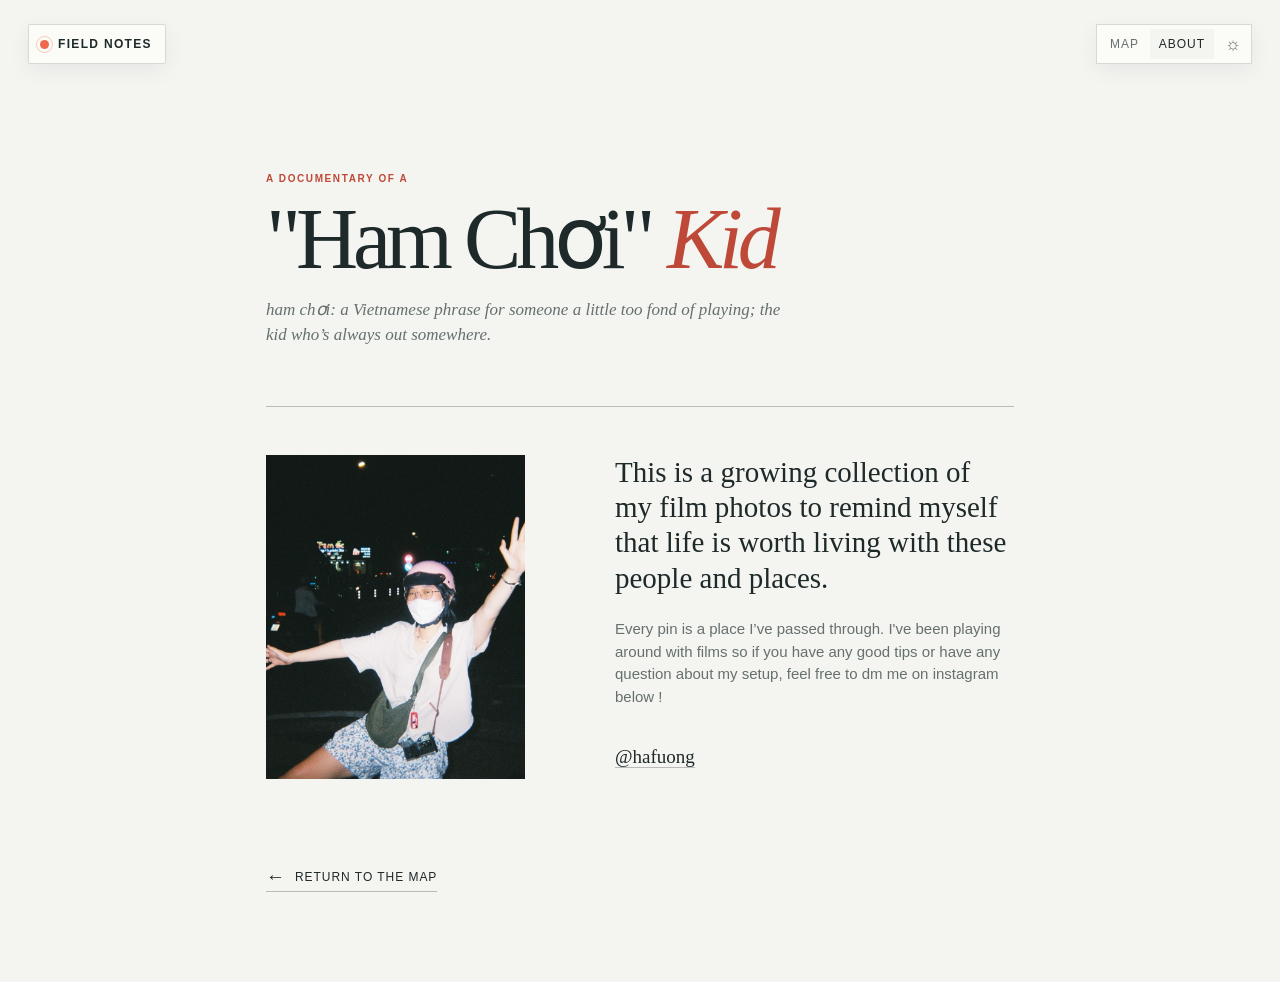
==== about.html @ 414746ec "changed format a little bit" ====
<!doctype html>
<html lang="en">
  <head>
    <meta charset="utf-8" />
    <meta name="viewport" content="width=device-width, initial-scale=1" />
    <meta name="description" content="About the person behind Field Notes." />
    <title>About — Field Notes</title>
    <link rel="stylesheet" href="style.css" />
  </head>
  <body class="about-page">
    <nav class="corner-nav" aria-label="Site navigation">
      <a class="wordmark" href="index.html" aria-label="Field Notes home">
        <span class="wordmark-mark" aria-hidden="true"></span>
        <span>Field Notes</span>
      </a>
      <div class="nav-links">
        <a class="nav-link" href="index.html">Map</a>
        <a class="nav-link is-current" href="about.html">About</a>
        <button class="theme-toggle" type="button" aria-label="Switch colour theme" title="Switch colour theme">
          <span class="theme-icon theme-icon-sun" aria-hidden="true">☼</span>
          <span class="theme-icon theme-icon-moon" aria-hidden="true">◐</span>
        </button>
      </div>
    </nav>

    <main class="about-content">
      <p class="eyebrow">A documentary of a</p>
      <h1>"Ham Chơi" <em>Kid</em></h1>
      <p class="title-note"><em>ham chơi:</em> a Vietnamese phrase for someone a little too fond of playing; the kid who’s always out somewhere.</p>
      <div class="about-rule"></div>
      <div class="about-grid">
        <div class="portrait-frame">
          <img src="photos/portrait.jpg" alt="Portrait of Stefanie" style="width: 100%; height: 100%; object-fit: cover; object-position: 55% 50%;" />
        </div>
        <div class="about-copy">
          <p class="lead">This is a growing collection of my film photos to remind myself that life is worth living with these people and places.</p>
          <p>Every pin is a place I’ve passed through. I've been playing around with films so if you have any good tips or have any question about my setup, feel free to dm me on instagram below !</p>
          <p class="signature">
            <a href="https://www.instagram.com/_.hafuong._/" target="_blank" rel="noopener">@hafuong</a>
          </p>
        </div>
      </div>
      <a class="back-link" href="index.html"><span aria-hidden="true">←</span> Return to the map</a>
    </main>

    <script>
      // This visit-only theme toggle intentionally does not persist anything.
      const themeToggle = document.querySelector(".theme-toggle");
      let themeOverride = null;
      themeToggle.addEventListener("click", () => {
        themeOverride = themeOverride === "dark" ? "light" : "dark";
        document.documentElement.dataset.theme = themeOverride;
        themeToggle.setAttribute("aria-label", `Use ${themeOverride === "dark" ? "light" : "dark"} colour theme`);
      });
    </script>
  </body>
</html>
---- style.css ----
/*
 * Field Notes shared styling.
 * The map and about page intentionally share the same small visual language.
 */
:root {
  color-scheme: light;
  --paper: #f4f4f1;
  --paper-soft: #fbfbf8;
  --ink: #1e2929;
  --muted: #65706f;
  --hairline: rgba(30, 41, 41, 0.16);
  --hairline-strong: rgba(30, 41, 41, 0.28);
  --accent: #ef694f;
  --accent-deep: #bf4938;
  --panel: rgba(251, 251, 248, 0.97);
  --shadow: 0 18px 60px rgba(24, 36, 36, 0.16);
  --serif: Georgia, "Times New Roman", serif;
  --sans: Inter, ui-sans-serif, -apple-system, BlinkMacSystemFont, "Segoe UI", sans-serif;
}

:root[data-theme="dark"] {
  color-scheme: dark;
  --paper: #1c2424;
  --paper-soft: #222c2b;
  --ink: #e9ece7;
  --muted: #a2aeaa;
  --hairline: rgba(233, 236, 231, 0.15);
  --hairline-strong: rgba(233, 236, 231, 0.3);
  --panel: rgba(28, 36, 36, 0.97);
  --shadow: 0 18px 60px rgba(0, 0, 0, 0.32);
}

* {
  box-sizing: border-box;
}

html,
body {
  margin: 0;
  min-height: 100%;
  background: var(--paper);
  color: var(--ink);
  font-family: var(--sans);
  font-size: 15px;
  line-height: 1.5;
}

button,
a {
  color: inherit;
  font: inherit;
}

a {
  text-decoration: none;
}

button {
  border: 0;
  cursor: pointer;
}

.map-page {
  overflow: hidden;
}

#map {
  height: 100vh;
  width: 100%;
  background: var(--paper);
}

.corner-nav {
  align-items: center;
  display: flex;
  gap: 22px;
  justify-content: space-between;
  left: 28px;
  pointer-events: none;
  position: fixed;
  right: 28px;
  top: 24px;
  z-index: 700;
}

.wordmark,
.nav-links,
.nav-link,
.theme-toggle {
  pointer-events: auto;
}

.wordmark {
  align-items: center;
  background: var(--panel);
  border: 1px solid var(--hairline);
  border-radius: 2px;
  box-shadow: 0 6px 22px rgba(20, 32, 32, 0.06);
  display: inline-flex;
  font-size: 12px;
  font-weight: 700;
  gap: 9px;
  letter-spacing: 0.11em;
  padding: 10px 13px 10px 11px;
  text-transform: uppercase;
}

.wordmark-mark {
  background: var(--accent);
  border-radius: 50%;
  display: block;
  height: 9px;
  position: relative;
  width: 9px;
}

.wordmark-mark::after {
  border: 1px solid var(--accent);
  border-radius: 50%;
  content: "";
  inset: -4px;
  opacity: 0.35;
  position: absolute;
}

.nav-links {
  align-items: center;
  background: var(--panel);
  border: 1px solid var(--hairline);
  box-shadow: 0 6px 22px rgba(20, 32, 32, 0.06);
  display: flex;
  gap: 2px;
  padding: 4px;
}

.nav-link {
  color: var(--muted);
  font-size: 12px;
  letter-spacing: 0.08em;
  padding: 6px 9px;
  text-transform: uppercase;
  transition: color 180ms ease, background 180ms ease;
}

.nav-link:hover,
.nav-link.is-current {
  background: var(--paper);
  color: var(--ink);
}

.theme-toggle {
  align-items: center;
  background: transparent;
  color: var(--muted);
  display: flex;
  font-size: 18px;
  height: 28px;
  justify-content: center;
  margin-left: 3px;
  overflow: hidden;
  position: relative;
  width: 28px;
}

.theme-icon {
  line-height: 1;
  position: absolute;
  transition: opacity 180ms ease, transform 180ms ease;
}

.theme-icon-sun {
  opacity: 1;
  transform: translateY(0);
}

.theme-icon-moon {
  opacity: 0;
  transform: translateY(10px);
}

:root[data-theme="dark"] .theme-icon-sun {
  opacity: 0;
  transform: translateY(-10px);
}

:root[data-theme="dark"] .theme-icon-moon {
  opacity: 1;
  transform: translateY(0);
}

:root[data-theme="light"] .theme-icon-sun {
  opacity: 1;
  transform: translateY(0);
}

.leaflet-container {
  background-color: #e6e6e6;
  font-family: var(--sans);
}

:root[data-theme="dark"] .leaflet-container {
  background-color: #242b2b;
}

.leaflet-control-attribution {
  background: color-mix(in srgb, var(--panel) 82%, transparent) !important;
  color: var(--muted);
  font-size: 10px;
}

.leaflet-control-attribution a {
  color: var(--muted);
}

.travel-marker {
  background: var(--accent);
  border: 3px solid #fff;
  border-radius: 50%;
  box-shadow: 0 2px 8px rgba(21, 37, 37, 0.24);
  pointer-events: none;
  transition: transform 180ms ease, fill 180ms ease;
}

.travel-marker-target {
  pointer-events: all;
}

.travel-marker.is-hovered,
.travel-marker.is-active {
  fill: var(--accent-deep);
  transform-box: fill-box;
  transform-origin: center;
  transform: scale(1.28);
}

.travel-marker.is-active {
  box-shadow: 0 0 0 5px rgba(239, 105, 79, 0.24), 0 3px 10px rgba(21, 37, 37, 0.3);
}

/* Emoji markers (place.icon in data.js). The outer div is positioned by
   Leaflet, so hover scaling happens on the inner span only. */
.travel-marker-icon {
  align-items: center;
  display: flex;
  font-size: 27px;
  justify-content: center;
  line-height: 1;
  pointer-events: none;
  text-shadow: 0 2px 8px rgba(21, 37, 37, 0.24);
}

.travel-marker-icon span {
  display: block;
  transition: transform 180ms ease;
}

.travel-marker-icon.is-hovered span {
  transform: scale(1.28);
}

.leaflet-tooltip {
  background: var(--ink);
  border: 0;
  border-radius: 1px;
  box-shadow: none;
  color: var(--paper);
  font-size: 12px;
  padding: 6px 8px;
  pointer-events: none;
}

.leaflet-tooltip::before {
  border-right-color: var(--ink);
}

.place-panel {
  background: var(--panel);
  bottom: 0;
  box-shadow: var(--shadow);
  max-width: 100%;
  opacity: 0;
  overflow: hidden;
  pointer-events: none;
  position: fixed;
  right: 0;
  top: 0;
  transform: translateX(100%);
  transition: opacity 220ms ease, transform 320ms cubic-bezier(0.22, 1, 0.36, 1);
  width: min(420px, 100vw);
  z-index: 800;
}

.place-panel.is-open {
  opacity: 1;
  pointer-events: auto;
  transform: translateX(0);
}

.panel-inner {
  height: 100%;
  overflow-y: auto;
  padding: 112px 30px 38px;
}

.panel-header {
  align-items: flex-start;
  border-bottom: 1px solid var(--hairline);
  display: flex;
  gap: 16px;
  justify-content: space-between;
  padding-bottom: 22px;
}

.eyebrow {
  color: var(--accent-deep);
  font-size: 10px;
  font-weight: 700;
  letter-spacing: 0.16em;
  margin: 0 0 12px;
  text-transform: uppercase;
}

.panel-header h1 {
  font-family: var(--serif);
  font-size: clamp(28px, 5vw, 38px);
  font-weight: 400;
  letter-spacing: -0.04em;
  line-height: 1.05;
  margin: 0;
}

.place-summary {
  color: var(--muted);
  font-size: 12px;
  margin: 13px 0 0;
}

.icon-button {
  align-items: center;
  background: transparent;
  color: var(--muted);
  display: inline-flex;
  font-size: 27px;
  font-weight: 300;
  height: 34px;
  justify-content: center;
  line-height: 1;
  transition: color 180ms ease, transform 180ms ease;
  width: 34px;
}

.icon-button:hover {
  color: var(--ink);
  transform: rotate(90deg);
}

.photo-strip {
  display: flex;
  gap: 14px;
  margin-top: 26px;
  overflow-x: auto;
  overscroll-behavior-x: contain;
  scroll-snap-type: x mandatory;
  scrollbar-width: none;
}

.photo-strip::-webkit-scrollbar {
  display: none;
}

.photo-strip .photo-entry {
  flex: 0 0 100%;
  scroll-snap-align: start;
}

.photo-strip .empty-state {
  flex: 0 0 100%;
}

.strip-footer {
  align-items: center;
  border-top: 1px solid var(--hairline);
  display: flex;
  justify-content: space-between;
  margin-top: 18px;
  padding-top: 10px;
}

.strip-counter {
  color: var(--muted);
  font-family: var(--serif);
  font-size: 15px;
  font-style: italic;
  margin: 0;
}

.strip-arrow {
  background: transparent;
  color: var(--muted);
  font-size: 18px;
  padding: 4px 10px;
  transition: color 180ms ease;
}

.strip-arrow:hover:not(:disabled) {
  color: var(--accent-deep);
}

.strip-arrow:disabled {
  cursor: default;
  opacity: 0.35;
}

.view-all {
  background: transparent;
  border: 1px solid var(--hairline-strong);
  color: var(--ink);
  display: block;
  font-size: 10px;
  font-weight: 700;
  letter-spacing: 0.16em;
  margin-top: 16px;
  padding: 11px 14px;
  text-transform: uppercase;
  transition: border-color 180ms ease, color 180ms ease;
  width: 100%;
}

.view-all:hover {
  border-color: var(--accent-deep);
  color: var(--accent-deep);
}

.photo-entry {
  animation: photo-in 420ms both;
  animation-delay: calc(var(--photo-index) * 55ms);
}

@keyframes photo-in {
  from {
    opacity: 0;
    transform: translateY(8px);
  }
  to {
    opacity: 1;
    transform: translateY(0);
  }
}

.photo-image-wrap {
  background: linear-gradient(135deg, rgba(239, 105, 79, 0.16), rgba(91, 136, 132, 0.19));
  min-height: 170px;
  overflow: hidden;
  position: relative;
}

.photo-image-wrap::after {
  color: var(--muted);
  content: "Add this image to photos/";
  font-size: 11px;
  left: 50%;
  letter-spacing: 0.04em;
  position: absolute;
  text-align: center;
  top: 50%;
  transform: translate(-50%, -50%);
  white-space: nowrap;
  z-index: 0;
}

.photo-image-wrap img {
  display: block;
  height: auto;
  image-orientation: from-image;
  max-height: 390px;
  min-height: 170px;
  object-fit: cover;
  position: relative;
  width: 100%;
  z-index: 1;
}

.photo-image-wrap img.is-missing {
  visibility: hidden;
}

.photo-details {
  padding-top: 10px;
}

.photo-date {
  color: var(--accent-deep);
  font-size: 10px;
  font-weight: 700;
  letter-spacing: 0.12em;
  margin: 0 0 4px;
  text-transform: uppercase;
}

.photo-caption {
  color: var(--ink);
  font-family: var(--serif);
  font-size: 18px;
  line-height: 1.25;
  margin: 0;
}

.note-link {
  background: transparent;
  color: var(--accent-deep);
  display: block;
  font-family: var(--serif);
  font-size: 14px;
  font-style: italic;
  margin-top: 8px;
  padding: 0;
  text-align: left;
  transition: color 180ms ease;
}

.note-link:hover {
  color: var(--accent);
}

.note-view {
  background: var(--paper);
  inset: 0;
  opacity: 0;
  overflow-y: auto;
  overscroll-behavior: contain;
  pointer-events: none;
  position: fixed;
  transition: opacity 220ms ease;
  z-index: 950;
}

.note-view.is-open {
  opacity: 1;
  pointer-events: auto;
}

.note-inner {
  margin: 0 auto;
  max-width: 640px;
  padding: 56px clamp(20px, 5vw, 40px) 90px;
}

.note-close {
  position: fixed;
  right: 20px;
  top: 16px;
}

.note-photo {
  margin: 0 0 30px;
}

.note-photo img {
  display: block;
  image-orientation: from-image;
  margin: 0 auto;
  max-height: 72vh;
  max-width: 100%;
}

.note-view h2 {
  font-family: var(--serif);
  font-size: clamp(24px, 3.4vw, 32px);
  font-weight: 400;
  margin: 4px 0 22px;
}

.note-body p {
  color: var(--ink);
  font-family: var(--serif);
  font-size: 17px;
  line-height: 1.75;
  margin: 0 0 1.2em;
}

.empty-state {
  border: 1px dashed var(--hairline-strong);
  color: var(--muted);
  font-size: 13px;
  padding: 24px 18px;
  text-align: center;
}

.panel-handle {
  display: none;
}

.gallery {
  background: var(--paper);
  inset: 0;
  opacity: 0;
  overflow-y: auto;
  overscroll-behavior: contain;
  pointer-events: none;
  position: fixed;
  transition: opacity 220ms ease;
  z-index: 900;
}

.gallery.is-open {
  opacity: 1;
  pointer-events: auto;
}

.gallery-inner {
  margin: 0 auto;
  max-width: 1280px;
  padding: 48px clamp(20px, 5vw, 64px) 72px;
}

.gallery-header {
  align-items: start;
  border-bottom: 1px solid var(--hairline-strong);
  display: flex;
  justify-content: space-between;
  margin-bottom: 34px;
  padding-bottom: 22px;
}

.gallery-header h2 {
  font-family: var(--serif);
  font-size: clamp(26px, 4vw, 38px);
  font-weight: 400;
  margin: 6px 0 0;
}

.gallery-grid {
  display: grid;
  gap: 42px 26px;
  grid-template-columns: repeat(auto-fill, minmax(240px, 1fr));
}

@media (max-width: 767px) {
  .gallery-grid {
    gap: 30px 16px;
    grid-template-columns: repeat(auto-fill, minmax(150px, 1fr));
  }
}

.lightbox {
  align-items: center;
  background: rgba(13, 20, 20, 0.91);
  display: flex;
  inset: 0;
  justify-content: center;
  opacity: 0;
  pointer-events: none;
  position: fixed;
  transition: opacity 220ms ease;
  z-index: 1000;
}

.lightbox.is-open {
  opacity: 1;
  pointer-events: auto;
}

.lightbox-content {
  max-width: min(78vw, 920px);
  position: relative;
}

.lightbox-image-wrap {
  align-items: center;
  background: #273333;
  display: flex;
  justify-content: center;
  min-height: 230px;
  min-width: min(62vw, 650px);
  position: relative;
}

.lightbox-image-wrap img {
  display: block;
  image-orientation: from-image;
  max-height: 72vh;
  max-width: 78vw;
  object-fit: contain;
}

.lightbox-image-wrap img.is-missing {
  display: none;
}

.lightbox-missing {
  color: #d7dfdb;
  font-size: 13px;
  line-height: 1.6;
  padding: 70px 60px;
  text-align: center;
}

.lightbox-missing span {
  color: #9daaa5;
  font-size: 11px;
}

.lightbox-caption {
  color: #eef1ec;
  padding-top: 14px;
}

.lightbox-caption p {
  color: #e9836f;
  font-size: 10px;
  font-weight: 700;
  letter-spacing: 0.13em;
  margin: 0 0 5px;
  text-transform: uppercase;
}

.lightbox-caption h2 {
  font-family: var(--serif);
  font-size: 21px;
  font-weight: 400;
  line-height: 1.2;
  margin: 0;
}

.lightbox-close {
  color: #d8e0dc;
  position: absolute;
  right: 28px;
  top: 22px;
}

.lightbox-close:hover {
  color: #fff;
}

.lightbox-arrow {
  background: transparent;
  color: #d8e0dc;
  font-size: 34px;
  font-weight: 300;
  height: 60px;
  margin: 0 clamp(10px, 4vw, 60px);
  transition: color 180ms ease, transform 180ms ease;
  width: 45px;
}

.lightbox-arrow:hover {
  color: #fff;
  transform: scale(1.12);
}

.lightbox-arrow:disabled {
  cursor: default;
  opacity: 0.3;
}

/* About page */
.about-page {
  min-height: 100vh;
}

.about-content {
  margin: 0 auto;
  max-width: 820px;
  padding: 19vh 36px 90px;
}

.about-content h1 {
  font-family: var(--serif);
  font-size: clamp(46px, 8vw, 86px);
  font-weight: 400;
  letter-spacing: -0.06em;
  line-height: 0.96;
  margin: 0;
}

.about-content h1 em {
  color: var(--accent-deep);
  font-style: italic;
}

.title-note {
  color: var(--muted);
  font-family: var(--serif);
  font-size: 17px;
  font-style: italic;
  margin: 16px 0 0;
  max-width: 520px;
}

.about-rule {
  border-top: 1px solid var(--hairline-strong);
  margin: 58px 0 48px;
  width: 100%;
}

.about-grid {
  align-items: start;
  display: grid;
  gap: clamp(28px, 7vw, 90px);
  grid-template-columns: minmax(160px, 0.65fr) 1fr;
}

.portrait-frame {
  align-items: center;
  aspect-ratio: 4 / 5;
  background: linear-gradient(145deg, rgba(239, 105, 79, 0.35), rgba(91, 136, 132, 0.38));
  color: var(--ink);
  display: flex;
  font-family: var(--serif);
  font-size: 20px;
  justify-content: center;
  line-height: 1.1;
  text-align: center;
}

.about-copy {
  color: var(--muted);
  max-width: 440px;
}

.about-copy p {
  margin: 0 0 22px;
}

.about-copy .lead {
  color: var(--ink);
  font-family: var(--serif);
  font-size: clamp(22px, 3vw, 29px);
  line-height: 1.22;
}

.about-copy .signature {
  color: var(--ink);
  font-family: var(--serif);
  font-size: 19px;
  margin-top: 35px;
}

.about-copy .signature a {
  border-bottom: 1px solid var(--hairline-strong);
  transition: color 0.2s ease, border-color 0.2s ease;
}

.about-copy .signature a:hover,
.about-copy .signature a:focus-visible {
  border-bottom-color: currentColor;
  color: var(--accent);
}

.back-link {
  align-items: center;
  border-bottom: 1px solid var(--hairline-strong);
  display: inline-flex;
  font-size: 12px;
  gap: 9px;
  letter-spacing: 0.08em;
  margin-top: 74px;
  padding-bottom: 5px;
  text-transform: uppercase;
  transition: color 180ms ease, border-color 180ms ease;
}

.back-link:hover {
  border-color: var(--accent);
  color: var(--accent-deep);
}

.back-link span {
  font-size: 19px;
  line-height: 0.5;
}

@media (max-width: 767px) {
  .corner-nav {
    left: 14px;
    right: 14px;
    top: 14px;
  }

  .wordmark {
    font-size: 10px;
    padding: 8px 10px 8px 9px;
  }

  .nav-links {
    padding: 3px;
  }

  .nav-link {
    font-size: 10px;
    padding: 5px 7px;
  }

  .place-panel {
    border-radius: 15px 15px 0 0;
    height: 70vh;
    top: auto;
    transform: translateY(100%);
    width: 100%;
  }

  .place-panel.is-open {
    transform: translateY(0);
  }

  .panel-handle {
    background: var(--hairline-strong);
    border-radius: 10px;
    display: block;
    height: 4px;
    left: calc(50% - 21px);
    position: absolute;
    top: 10px;
    width: 42px;
  }

  .panel-inner {
    padding: 38px 20px 30px;
  }

  .panel-header {
    padding-bottom: 17px;
  }

  .panel-header h1 {
    font-size: 31px;
  }

  .photo-strip {
    margin-top: 20px;
  }

  .photo-image-wrap,
  .photo-image-wrap img {
    min-height: 145px;
  }

  .travel-marker {
    border-width: 3px;
  }

  .lightbox-content {
    max-width: 84vw;
  }

  .lightbox-image-wrap {
    min-width: 84vw;
  }

  .lightbox-image-wrap img {
    max-width: 84vw;
  }

  .lightbox-arrow {
    bottom: 24px;
    font-size: 28px;
    margin: 0;
    position: absolute;
    z-index: 2;
  }

  .lightbox-prev {
    left: 18px;
  }

  .lightbox-next {
    right: 18px;
  }

  .lightbox-caption {
    padding: 14px 4px 0;
  }

  .about-content {
    padding: 140px 24px 64px;
  }

  .about-content h1 {
    font-size: clamp(46px, 14vw, 72px);
  }

  .about-rule {
    margin: 40px 0 32px;
  }

  .about-grid {
    grid-template-columns: 1fr;
  }

  .portrait-frame {
    max-width: 210px;
  }

  .back-link {
    margin-top: 45px;
  }
}

/* Private admin tool */
.admin-page {
  background: var(--paper);
  min-height: 100vh;
}

.admin-shell {
  margin: 0 auto;
  max-width: 1280px;
  padding: 116px 32px 70px;
}

.admin-heading {
  align-items: end;
  border-bottom: 1px solid var(--hairline-strong);
  display: flex;
  gap: 32px;
  justify-content: space-between;
  padding-bottom: 30px;
}

.admin-heading h1 {
  font-family: var(--serif);
  font-size: clamp(42px, 6vw, 74px);
  font-weight: 400;
  letter-spacing: -0.06em;
  line-height: 0.95;
  margin: 0;
}

.admin-heading h1 em {
  color: var(--accent-deep);
  font-style: italic;
}

.private-notice {
  color: var(--accent-deep);
  font-size: 10px;
  font-weight: 700;
  letter-spacing: 0.13em;
  line-height: 1.5;
  margin: 0;
  max-width: 210px;
  text-align: right;
  text-transform: uppercase;
}

.admin-layout {
  align-items: start;
  display: grid;
  gap: 30px;
  grid-template-columns: minmax(0, 1.55fr) minmax(290px, 0.75fr);
  margin-top: 30px;
}

.admin-main,
.admin-aside {
  display: grid;
  gap: 24px;
}

.admin-card {
  background: var(--panel);
  border: 1px solid var(--hairline);
  box-shadow: 0 8px 24px rgba(20, 32, 32, 0.04);
  padding: 24px;
}

.admin-card h2 {
  font-family: var(--serif);
  font-size: 25px;
  font-weight: 400;
  letter-spacing: -0.035em;
  margin: 0;
}

.admin-card h3 {
  font-size: 11px;
  letter-spacing: 0.12em;
  margin: 0;
  text-transform: uppercase;
}

.admin-card-header {
  align-items: start;
  display: flex;
  gap: 16px;
  justify-content: space-between;
  margin-bottom: 18px;
}

.admin-card-header p,
.admin-intro,
.admin-help {
  color: var(--muted);
  font-size: 12px;
  margin: 6px 0 0;
}

.dropzone {
  align-items: center;
  border: 1px dashed var(--hairline-strong);
  cursor: pointer;
  display: flex;
  flex-direction: column;
  justify-content: center;
  min-height: 170px;
  padding: 24px;
  text-align: center;
  transition: background 180ms ease, border-color 180ms ease;
}

.dropzone:hover,
.dropzone.is-dragging {
  background: rgba(239, 105, 79, 0.08);
  border-color: var(--accent);
}

.dropzone strong {
  font-family: var(--serif);
  font-size: 23px;
  font-weight: 400;
}

.dropzone span {
  color: var(--muted);
  font-size: 12px;
  margin-top: 7px;
}

.button-row {
  align-items: center;
  display: flex;
  flex-wrap: wrap;
  gap: 9px;
}

.admin-button {
  background: var(--ink);
  border: 1px solid var(--ink);
  color: var(--paper-soft);
  font-size: 11px;
  letter-spacing: 0.08em;
  padding: 10px 13px;
  text-transform: uppercase;
  transition: background 180ms ease, border-color 180ms ease, color 180ms ease;
}

.admin-button:hover {
  background: var(--accent);
  border-color: var(--accent);
  color: #fff;
}

.admin-button.secondary {
  background: transparent;
  border-color: var(--hairline-strong);
  color: var(--ink);
}

.admin-button.secondary:hover {
  border-color: var(--accent);
  color: var(--accent-deep);
}

.admin-button.small {
  font-size: 10px;
  padding: 7px 9px;
}

.admin-button:disabled {
  cursor: not-allowed;
  opacity: 0.42;
}

.file-input {
  display: none;
}

.setting-grid {
  display: grid;
  gap: 12px 18px;
  grid-template-columns: repeat(2, minmax(0, 1fr));
  margin-top: 20px;
}

.setting-grid .wide {
  grid-column: 1 / -1;
}

.check-row {
  align-items: center;
  border-top: 1px solid var(--hairline);
  display: flex;
  gap: 9px;
  padding-top: 14px;
}

.check-row label {
  font-size: 12px;
}

.check-row input,
.photo-check input {
  accent-color: var(--accent);
}

.mode-status {
  align-items: start;
  background: rgba(91, 136, 132, 0.1);
  border-left: 3px solid #5b8884;
  color: var(--ink);
  display: flex;
  font-size: 12px;
  gap: 10px;
  line-height: 1.45;
  padding: 11px 12px;
}

.mode-status strong {
  display: block;
  font-size: 10px;
  letter-spacing: 0.1em;
  margin-bottom: 2px;
  text-transform: uppercase;
}

.warning-list {
  display: grid;
  gap: 8px;
  margin-top: 18px;
}

.warning {
  background: rgba(239, 105, 79, 0.09);
  border-left: 3px solid var(--accent);
  color: var(--ink);
  font-size: 12px;
  padding: 10px 12px;
}

.warning strong {
  display: block;
  font-size: 10px;
  letter-spacing: 0.08em;
  margin-bottom: 2px;
  text-transform: uppercase;
}

.group-list {
  display: grid;
  gap: 18px;
}

.group-list:empty::before {
  color: var(--muted);
  content: "Imported photo groups will appear here.";
  font-size: 12px;
  padding: 12px 0;
}

.group-card {
  border: 1px solid var(--hairline);
  min-width: 0;
  padding: 17px;
  transition: border-color 180ms ease, background 180ms ease;
}

.group-card.is-drop-target {
  background: rgba(239, 105, 79, 0.06);
  border-color: var(--accent);
}

.group-header {
  align-items: start;
  display: grid;
  gap: 14px;
  grid-template-columns: minmax(0, 1fr) auto;
}

.group-title-input {
  background: transparent;
  border: 0;
  border-bottom: 1px solid var(--hairline);
  color: var(--ink);
  font-family: var(--serif);
  font-size: 25px;
  outline: 0;
  padding: 0 0 5px;
  width: 100%;
}

.group-title-input:focus {
  border-color: var(--accent);
}

.group-actions {
  align-items: center;
  display: flex;
  flex-wrap: wrap;
  gap: 7px;
  justify-content: end;
}

.group-actions select,
.load-actions select {
  background: var(--paper);
  border: 1px solid var(--hairline);
  color: var(--muted);
  font-size: 10px;
  max-width: 150px;
  padding: 7px;
}

.group-coords {
  display: grid;
  gap: 9px;
  grid-template-columns: repeat(2, minmax(0, 1fr));
  margin: 15px 0 17px;
  max-width: 360px;
}

.field {
  color: var(--muted);
  display: block;
  font-size: 10px;
  letter-spacing: 0.08em;
  position: relative;
  text-transform: uppercase;
}

.field::after {
  color: var(--accent);
  content: "";
  height: 5px;
  opacity: 0;
  position: absolute;
  right: 7px;
  top: 7px;
  width: 5px;
}

.field.is-changed::after {
  background: var(--accent);
  border-radius: 50%;
  opacity: 1;
}

.field input,
.field textarea {
  background: var(--paper-soft);
  border: 1px solid var(--hairline);
  color: var(--ink);
  display: block;
  font: inherit;
  letter-spacing: 0;
  margin-top: 5px;
  outline: 0;
  padding: 8px 9px;
  text-transform: none;
  width: 100%;
}

.field input:focus,
.field textarea:focus {
  border-color: var(--accent);
}

.field textarea {
  min-height: 46px;
  resize: vertical;
}

.group-drop-note {
  border-top: 1px dashed var(--hairline);
  color: var(--muted);
  font-size: 10px;
  margin-top: 16px;
  padding-top: 9px;
}

.photo-grid {
  display: grid;
  gap: 12px;
  grid-template-columns: repeat(auto-fill, minmax(200px, 1fr));
}

.photo-card {
  background: var(--paper-soft);
  border: 1px solid var(--hairline);
  cursor: grab;
  min-width: 0;
  padding: 9px;
}

.photo-card:active {
  cursor: grabbing;
}

.photo-card.is-dragging {
  opacity: 0.45;
}

.admin-thumb {
  align-items: center;
  aspect-ratio: 4 / 3;
  background: linear-gradient(135deg, rgba(239, 105, 79, 0.14), rgba(91, 136, 132, 0.18));
  display: flex;
  justify-content: center;
  overflow: hidden;
  position: relative;
}

.admin-thumb img {
  height: 100%;
  image-orientation: from-image;
  object-fit: cover;
  transition: transform 180ms ease;
  width: 100%;
}

.admin-thumb.is-placeholder::after {
  color: var(--muted);
  content: "Preview unavailable";
  font-size: 10px;
  position: absolute;
}

.photo-filename {
  color: var(--muted);
  font-size: 10px;
  margin: 8px 0;
  overflow: hidden;
  text-overflow: ellipsis;
  white-space: nowrap;
}

.photo-fields {
  display: grid;
  gap: 8px;
}

.photo-meta-grid {
  display: grid;
  gap: 8px;
  grid-template-columns: 1fr 1fr;
}

.photo-actions {
  align-items: center;
  border-top: 1px solid var(--hairline);
  display: flex;
  flex-wrap: wrap;
  gap: 5px;
  margin-top: 9px;
  padding-top: 9px;
}

.photo-action {
  background: transparent;
  border: 1px solid var(--hairline);
  color: var(--muted);
  font-size: 11px;
  padding: 5px 7px;
}

.photo-action:hover {
  border-color: var(--accent);
  color: var(--accent-deep);
}

.photo-check {
  align-items: center;
  color: var(--muted);
  display: flex;
  font-size: 10px;
  gap: 5px;
  margin-left: auto;
}

.existing-section {
  border-top: 1px solid var(--hairline-strong);
  margin-top: 32px;
  padding-top: 28px;
}

.existing-section > .admin-card-header {
  margin-bottom: 18px;
}

.load-panel textarea {
  font-family: "SFMono-Regular", Consolas, monospace;
  min-height: 150px;
  width: 100%;
}

.load-actions {
  align-items: center;
  display: flex;
  flex-wrap: wrap;
  gap: 9px;
  margin-top: 12px;
}

.load-status {
  color: var(--muted);
  font-size: 11px;
  margin: 10px 0 0;
}

.load-status.is-error {
  color: var(--accent-deep);
}

.orphan-list {
  color: var(--muted);
  font-size: 12px;
  line-height: 1.6;
  margin: 12px 0 0;
}

.orphan-list ul {
  margin: 8px 0 0;
  padding-left: 18px;
}

.empty-admin {
  color: var(--muted);
  font-size: 12px;
  line-height: 1.6;
}

.admin-footer-note {
  color: var(--muted);
  font-size: 11px;
  line-height: 1.6;
  margin: 26px 0 0;
}

@media (max-width: 900px) {
  .admin-layout {
    grid-template-columns: 1fr;
  }

  .admin-aside {
    grid-template-columns: repeat(2, minmax(0, 1fr));
  }
}

@media (max-width: 620px) {
  .admin-shell {
    padding: 94px 16px 48px;
  }

  .admin-heading {
    align-items: start;
    display: block;
  }

  .private-notice {
    margin-top: 16px;
    max-width: none;
    text-align: left;
  }

  .admin-card {
    padding: 17px;
  }

  .admin-aside {
    grid-template-columns: 1fr;
  }

  .setting-grid,
  .group-coords {
    grid-template-columns: 1fr;
  }

  .setting-grid .wide {
    grid-column: auto;
  }

  .group-header {
    display: block;
  }

  .group-actions {
    justify-content: start;
    margin-top: 13px;
  }
}
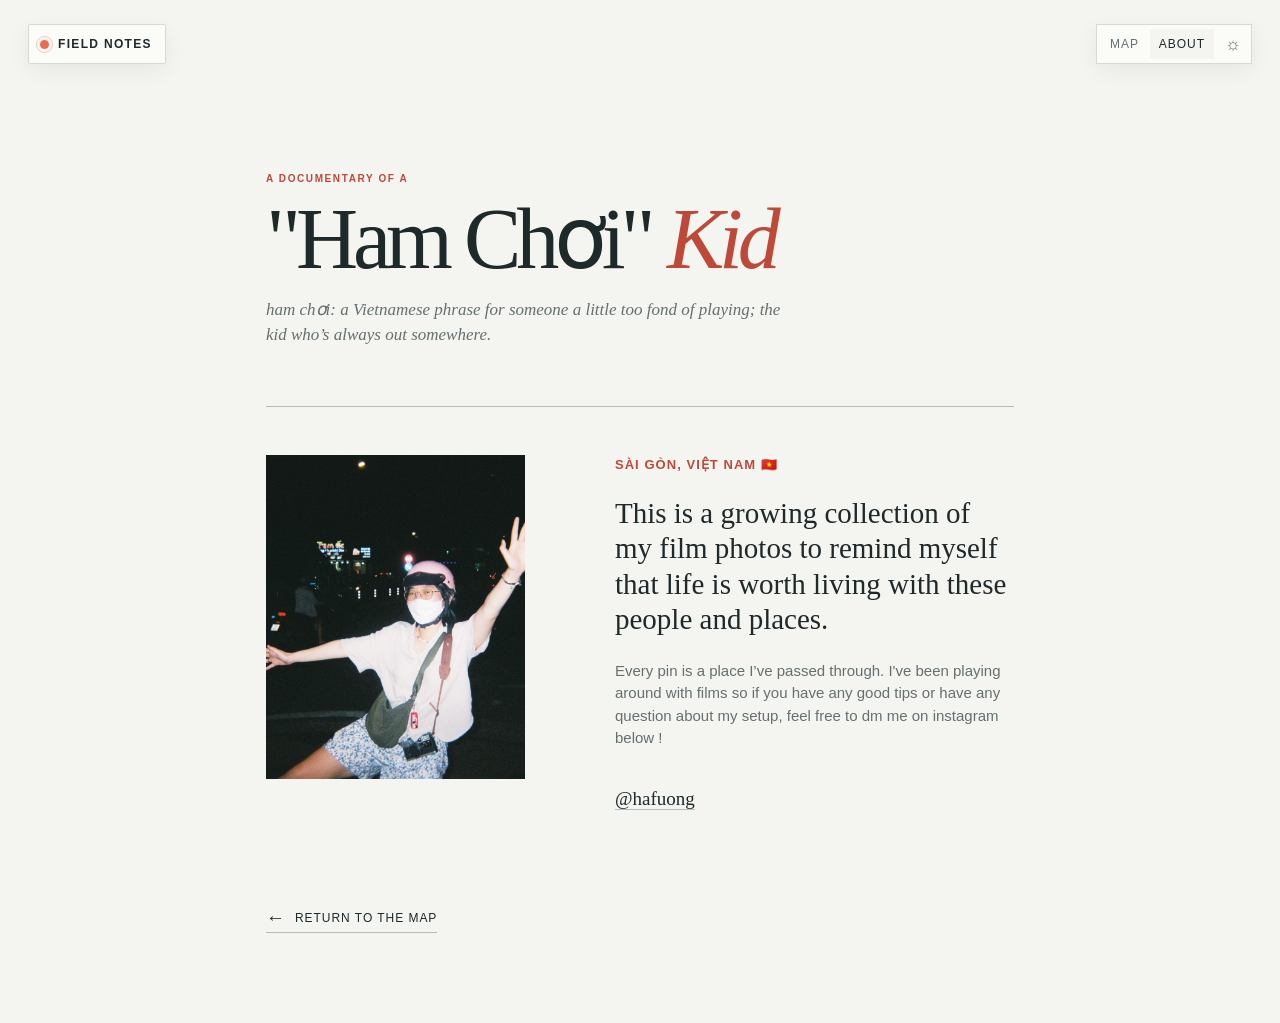
==== commit 86d2ea8a: "add introduction to about page" ====
--- a/about.html
+++ b/about.html
@@ -33,6 +33,7 @@
           <img src="photos/portrait.jpg" alt="Portrait of Stefanie" style="width: 100%; height: 100%; object-fit: cover; object-position: 55% 50%;" />
         </div>
         <div class="about-copy">
+          <p class="about-greeting">Sài Gòn, Việt Nam <span aria-hidden="true">🇻🇳</span></p>
           <p class="lead">This is a growing collection of my film photos to remind myself that life is worth living with these people and places.</p>
           <p>Every pin is a place I’ve passed through. I've been playing around with films so if you have any good tips or have any question about my setup, feel free to dm me on instagram below !</p>
           <p class="signature">
--- a/style.css
+++ b/style.css
@@ -212,6 +212,23 @@
   color: var(--muted);
 }
 
+.map-hint {
+  background: var(--panel);
+  border: 1px solid var(--hairline);
+  bottom: 18px;
+  box-shadow: var(--shadow);
+  color: var(--muted);
+  font-family: var(--serif);
+  font-size: 13px;
+  font-style: italic;
+  left: 18px;
+  margin: 0;
+  max-width: 300px;
+  padding: 10px 14px;
+  position: fixed;
+  z-index: 700;
+}
+
 .travel-marker {
   background: var(--accent);
   border: 3px solid #fff;
@@ -223,6 +240,11 @@
 
 .travel-marker-target {
   pointer-events: all;
+}
+
+/* No focus ring after a mouse click; keyboard focus keeps its outline. */
+.leaflet-interactive:focus:not(:focus-visible) {
+  outline: none;
 }
 
 .travel-marker.is-hovered,
@@ -354,10 +376,41 @@
   transform: rotate(90deg);
 }
 
+.photo-days {
+  margin-top: 12px;
+}
+
+.photo-day {
+  margin-top: 22px;
+}
+
+.photo-day-header {
+  align-items: center;
+  border-top: 1px solid var(--hairline);
+  display: flex;
+  justify-content: space-between;
+  padding-top: 12px;
+}
+
+.photo-day-header .photo-date {
+  margin: 0;
+}
+
+.day-nav {
+  align-items: center;
+  display: flex;
+  gap: 2px;
+}
+
+.day-nav .strip-counter {
+  font-size: 13px;
+  margin-right: 6px;
+}
+
 .photo-strip {
   display: flex;
   gap: 14px;
-  margin-top: 26px;
+  margin-top: 12px;
   overflow-x: auto;
   overscroll-behavior-x: contain;
   scroll-snap-type: x mandatory;
@@ -375,15 +428,6 @@
 
 .photo-strip .empty-state {
   flex: 0 0 100%;
-}
-
-.strip-footer {
-  align-items: center;
-  border-top: 1px solid var(--hairline);
-  display: flex;
-  justify-content: space-between;
-  margin-top: 18px;
-  padding-top: 10px;
 }
 
 .strip-counter {
@@ -823,6 +867,15 @@
   margin: 0 0 22px;
 }
 
+.about-greeting {
+  color: var(--accent-deep);
+  font-size: 13px;
+  font-weight: 700;
+  letter-spacing: 0.08em;
+  margin: 0 0 14px;
+  text-transform: uppercase;
+}
+
 .about-copy .lead {
   color: var(--ink);
   font-family: var(--serif);
@@ -928,7 +981,7 @@
   }
 
   .photo-strip {
-    margin-top: 20px;
+    margin-top: 10px;
   }
 
   .photo-image-wrap,
@@ -1280,17 +1333,30 @@
 .group-title-input {
   background: transparent;
   border: 0;
-  border-bottom: 1px solid var(--hairline);
+  border-bottom: 1px dashed var(--hairline-strong);
   color: var(--ink);
+  cursor: text;
   font-family: var(--serif);
   font-size: 25px;
   outline: 0;
   padding: 0 0 5px;
+  transition: border-color 180ms ease;
   width: 100%;
 }
 
+.group-title-input:hover {
+  border-bottom-color: var(--accent-deep);
+}
+
 .group-title-input:focus {
-  border-color: var(--accent);
+  border-bottom-color: var(--accent);
+  border-bottom-style: solid;
+}
+
+.rename-hint {
+  color: var(--accent-deep);
+  font-size: 12px;
+  margin: 8px 0 0;
 }
 
 .group-actions {
@@ -1317,6 +1383,45 @@
   grid-template-columns: repeat(2, minmax(0, 1fr));
   margin: 15px 0 17px;
   max-width: 360px;
+}
+
+.place-search {
+  display: flex;
+  gap: 8px;
+  margin: 0 0 8px;
+  max-width: 360px;
+}
+
+.place-search input {
+  background: var(--paper-soft);
+  border: 1px solid var(--hairline);
+  color: var(--ink);
+  flex: 1;
+  font: inherit;
+  min-width: 0;
+  padding: 7px 9px;
+}
+
+.place-search-results {
+  display: grid;
+  gap: 4px;
+  font-size: 12px;
+  margin: 0 0 14px;
+  max-width: 360px;
+}
+
+.place-search-result {
+  background: var(--paper-soft);
+  border: 1px solid var(--hairline);
+  color: var(--ink);
+  cursor: pointer;
+  padding: 7px 9px;
+  text-align: left;
+  transition: border-color 180ms ease;
+}
+
+.place-search-result:hover {
+  border-color: var(--accent-deep);
 }
 
 .field {
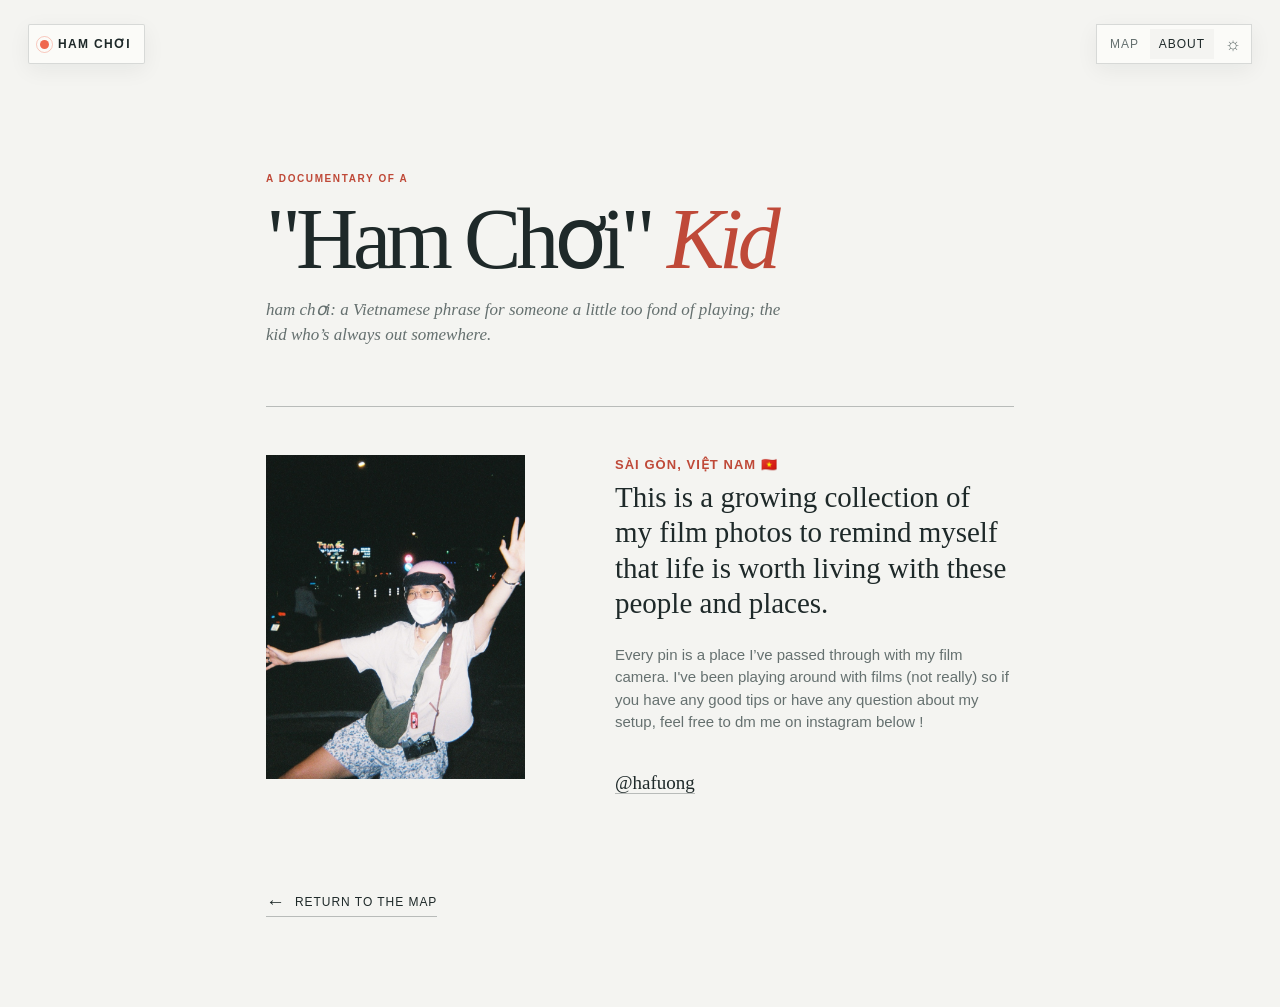
==== commit 3deca750: "changed name of page" ====
--- a/about.html
+++ b/about.html
@@ -3,15 +3,15 @@
   <head>
     <meta charset="utf-8" />
     <meta name="viewport" content="width=device-width, initial-scale=1" />
-    <meta name="description" content="About the person behind Field Notes." />
-    <title>About — Field Notes</title>
+    <meta name="description" content="About the person behind Ham Chơi." />
+    <title>About — Ham Chơi</title>
     <link rel="stylesheet" href="style.css" />
   </head>
   <body class="about-page">
     <nav class="corner-nav" aria-label="Site navigation">
-      <a class="wordmark" href="index.html" aria-label="Field Notes home">
+      <a class="wordmark" href="index.html" aria-label="Ham Chơi home">
         <span class="wordmark-mark" aria-hidden="true"></span>
-        <span>Field Notes</span>
+        <span>Ham Chơi</span>
       </a>
       <div class="nav-links">
         <a class="nav-link" href="index.html">Map</a>
@@ -35,7 +35,7 @@
         <div class="about-copy">
           <p class="about-greeting">Sài Gòn, Việt Nam <span aria-hidden="true">🇻🇳</span></p>
           <p class="lead">This is a growing collection of my film photos to remind myself that life is worth living with these people and places.</p>
-          <p>Every pin is a place I’ve passed through. I've been playing around with films so if you have any good tips or have any question about my setup, feel free to dm me on instagram below !</p>
+          <p>Every pin is a place I’ve passed through with my film camera. I've been playing around with films (not really) so if you have any good tips or have any question about my setup, feel free to dm me on instagram below !</p>
           <p class="signature">
             <a href="https://www.instagram.com/_.hafuong._/" target="_blank" rel="noopener">@hafuong</a>
           </p>
--- a/style.css
+++ b/style.css
@@ -1,5 +1,5 @@
 /*
- * Field Notes shared styling.
+ * Ham Chơi shared styling.
  * The map and about page intentionally share the same small visual language.
  */
 :root {
@@ -867,12 +867,12 @@
   margin: 0 0 22px;
 }
 
-.about-greeting {
+.about-copy .about-greeting {
   color: var(--accent-deep);
   font-size: 13px;
   font-weight: 700;
   letter-spacing: 0.08em;
-  margin: 0 0 14px;
+  margin: 0 0 6px;
   text-transform: uppercase;
 }
 
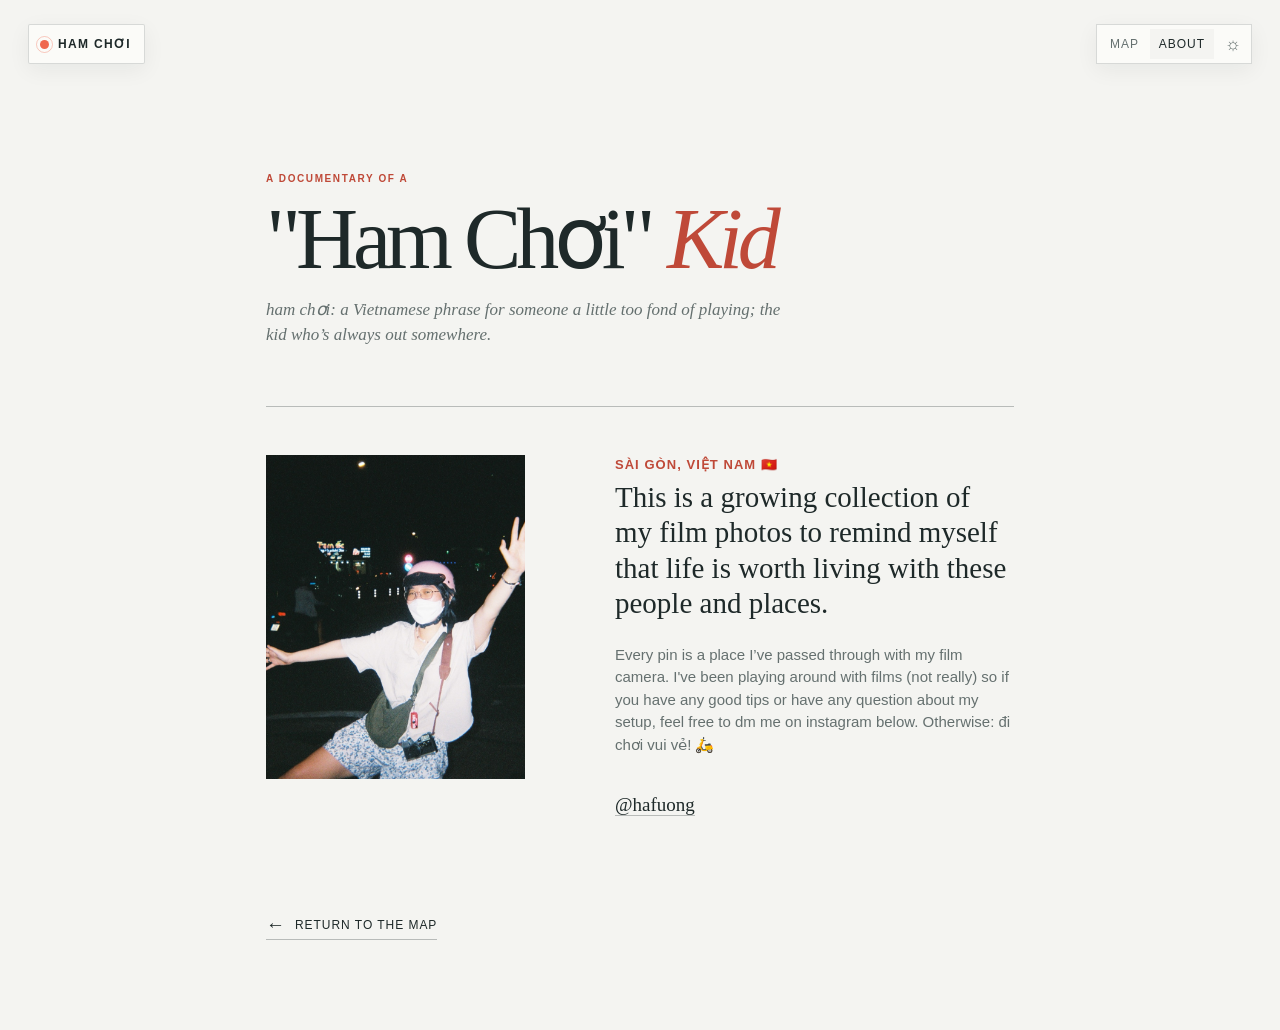
==== commit 58f21523: "added About me" ====
--- a/about.html
+++ b/about.html
@@ -35,7 +35,7 @@
         <div class="about-copy">
           <p class="about-greeting">Sài Gòn, Việt Nam <span aria-hidden="true">🇻🇳</span></p>
           <p class="lead">This is a growing collection of my film photos to remind myself that life is worth living with these people and places.</p>
-          <p>Every pin is a place I’ve passed through with my film camera. I've been playing around with films (not really) so if you have any good tips or have any question about my setup, feel free to dm me on instagram below !</p>
+          <p>Every pin is a place I’ve passed through with my film camera. I've been playing around with films (not really) so if you have any good tips or have any question about my setup, feel free to dm me on instagram below. Otherwise: đi chơi vui vẻ! 🛵</p>
           <p class="signature">
             <a href="https://www.instagram.com/_.hafuong._/" target="_blank" rel="noopener">@hafuong</a>
           </p>
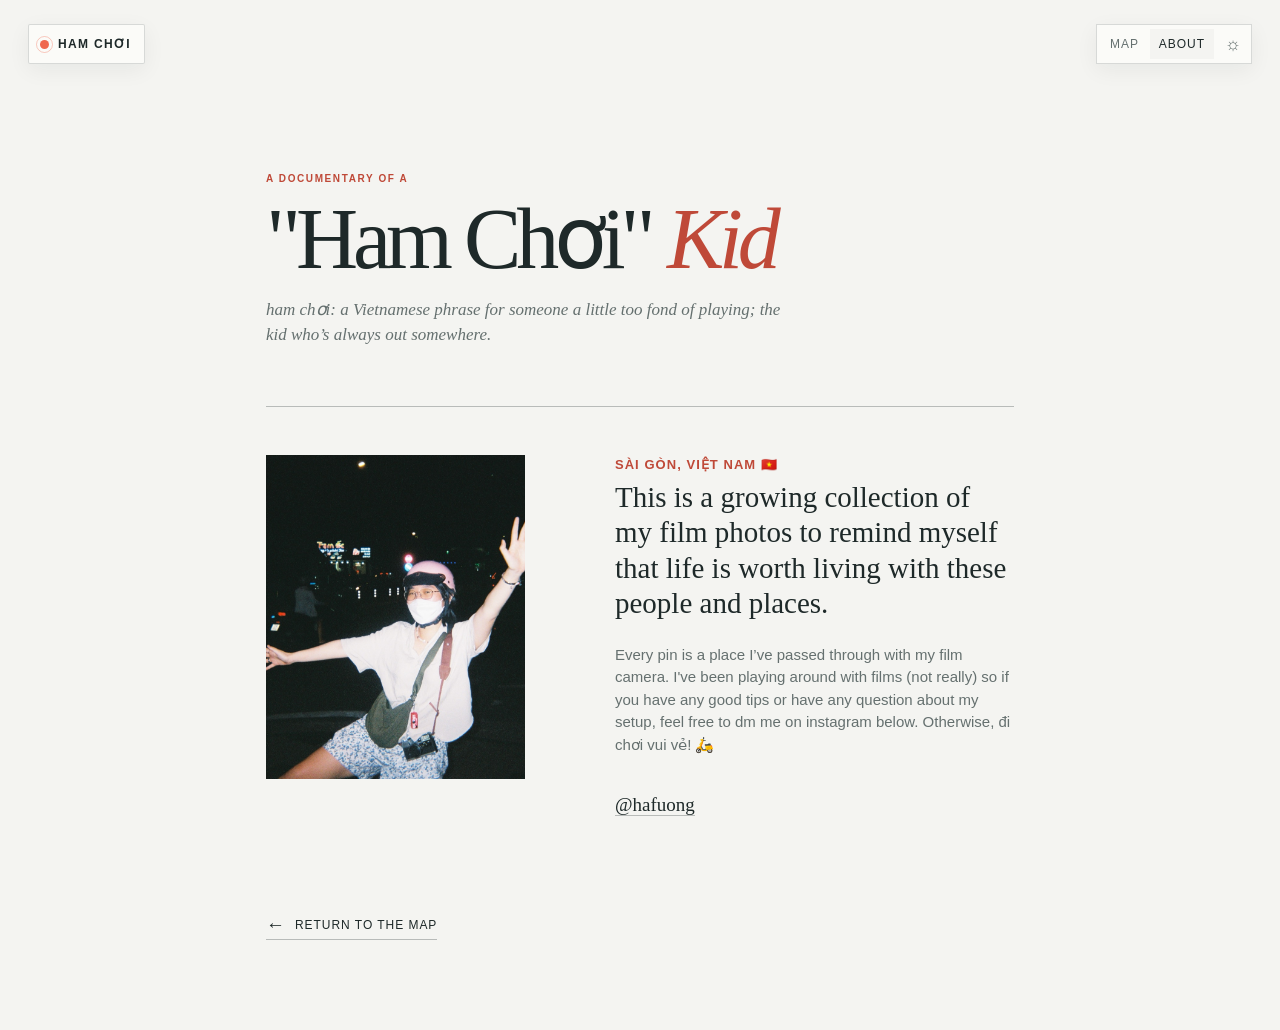
==== commit 4b72c8c9: "added About me" ====
--- a/about.html
+++ b/about.html
@@ -35,7 +35,7 @@
         <div class="about-copy">
           <p class="about-greeting">Sài Gòn, Việt Nam <span aria-hidden="true">🇻🇳</span></p>
           <p class="lead">This is a growing collection of my film photos to remind myself that life is worth living with these people and places.</p>
-          <p>Every pin is a place I’ve passed through with my film camera. I've been playing around with films (not really) so if you have any good tips or have any question about my setup, feel free to dm me on instagram below. Otherwise: đi chơi vui vẻ! 🛵</p>
+          <p>Every pin is a place I’ve passed through with my film camera. I've been playing around with films (not really) so if you have any good tips or have any question about my setup, feel free to dm me on instagram below. Otherwise, đi chơi vui vẻ! 🛵</p>
           <p class="signature">
             <a href="https://www.instagram.com/_.hafuong._/" target="_blank" rel="noopener">@hafuong</a>
           </p>
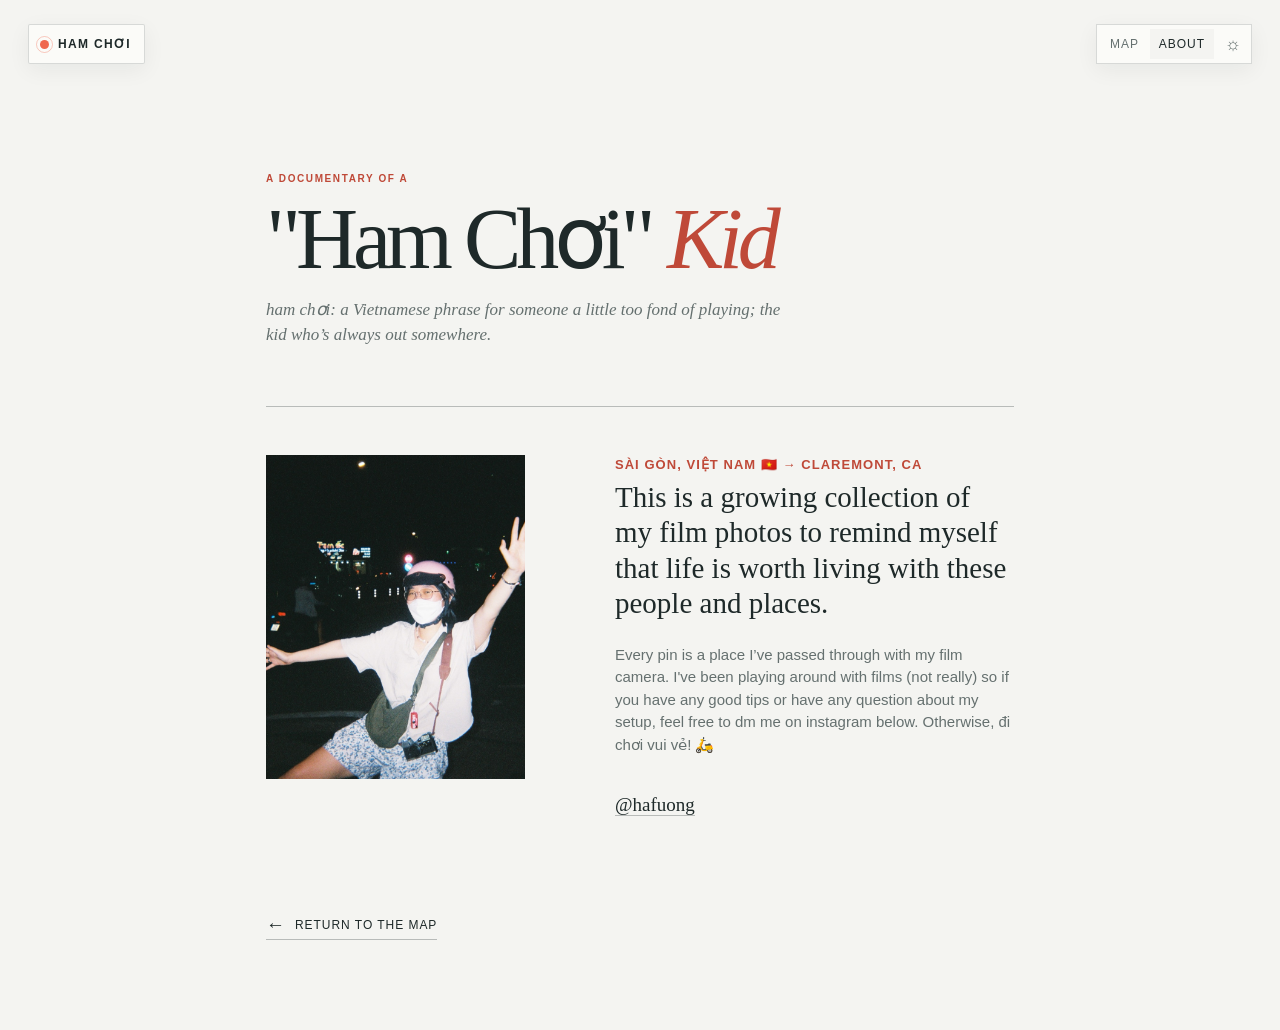
==== commit d1c7689b: "improved UI" ====
--- a/about.html
+++ b/about.html
@@ -5,6 +5,7 @@
     <meta name="viewport" content="width=device-width, initial-scale=1" />
     <meta name="description" content="About the person behind Ham Chơi." />
     <title>About — Ham Chơi</title>
+    <link rel="icon" href="data:image/svg+xml,<svg xmlns='http://www.w3.org/2000/svg' viewBox='0 0 100 100'><text y='.9em' font-size='90'>🛵</text></svg>" />
     <link rel="stylesheet" href="style.css" />
   </head>
   <body class="about-page">
@@ -33,7 +34,7 @@
           <img src="photos/portrait.jpg" alt="Portrait of Stefanie" style="width: 100%; height: 100%; object-fit: cover; object-position: 55% 50%;" />
         </div>
         <div class="about-copy">
-          <p class="about-greeting">Sài Gòn, Việt Nam <span aria-hidden="true">🇻🇳</span></p>
+          <p class="about-greeting">Sài Gòn, Việt Nam <span aria-hidden="true">🇻🇳</span> → Claremont, CA</p>
           <p class="lead">This is a growing collection of my film photos to remind myself that life is worth living with these people and places.</p>
           <p>Every pin is a place I’ve passed through with my film camera. I've been playing around with films (not really) so if you have any good tips or have any question about my setup, feel free to dm me on instagram below. Otherwise, đi chơi vui vẻ! 🛵</p>
           <p class="signature">
--- a/style.css
+++ b/style.css
@@ -493,6 +493,10 @@
 
 .photo-image-wrap {
   background: linear-gradient(135deg, rgba(239, 105, 79, 0.16), rgba(91, 136, 132, 0.19));
+  /* A thin white mat and soft shadow, like a print laid on paper. Prints
+     stay white-bordered in dark mode too — that's what makes them prints. */
+  border: 5px solid #fff;
+  box-shadow: 0 2px 10px rgba(21, 37, 37, 0.16);
   min-height: 170px;
   overflow: hidden;
   position: relative;
@@ -513,12 +517,14 @@
 }
 
 .photo-image-wrap img {
+  /* Never cropped: photos keep their full frame. Tall photos stop growing
+     at the height cap and sit centred on the white mat instead. */
+  background: #fff;
   display: block;
   height: auto;
   image-orientation: from-image;
-  max-height: 390px;
-  min-height: 170px;
-  object-fit: cover;
+  max-height: 460px;
+  object-fit: contain;
   position: relative;
   width: 100%;
   z-index: 1;
@@ -984,8 +990,7 @@
     margin-top: 10px;
   }
 
-  .photo-image-wrap,
-  .photo-image-wrap img {
+  .photo-image-wrap {
     min-height: 145px;
   }
 
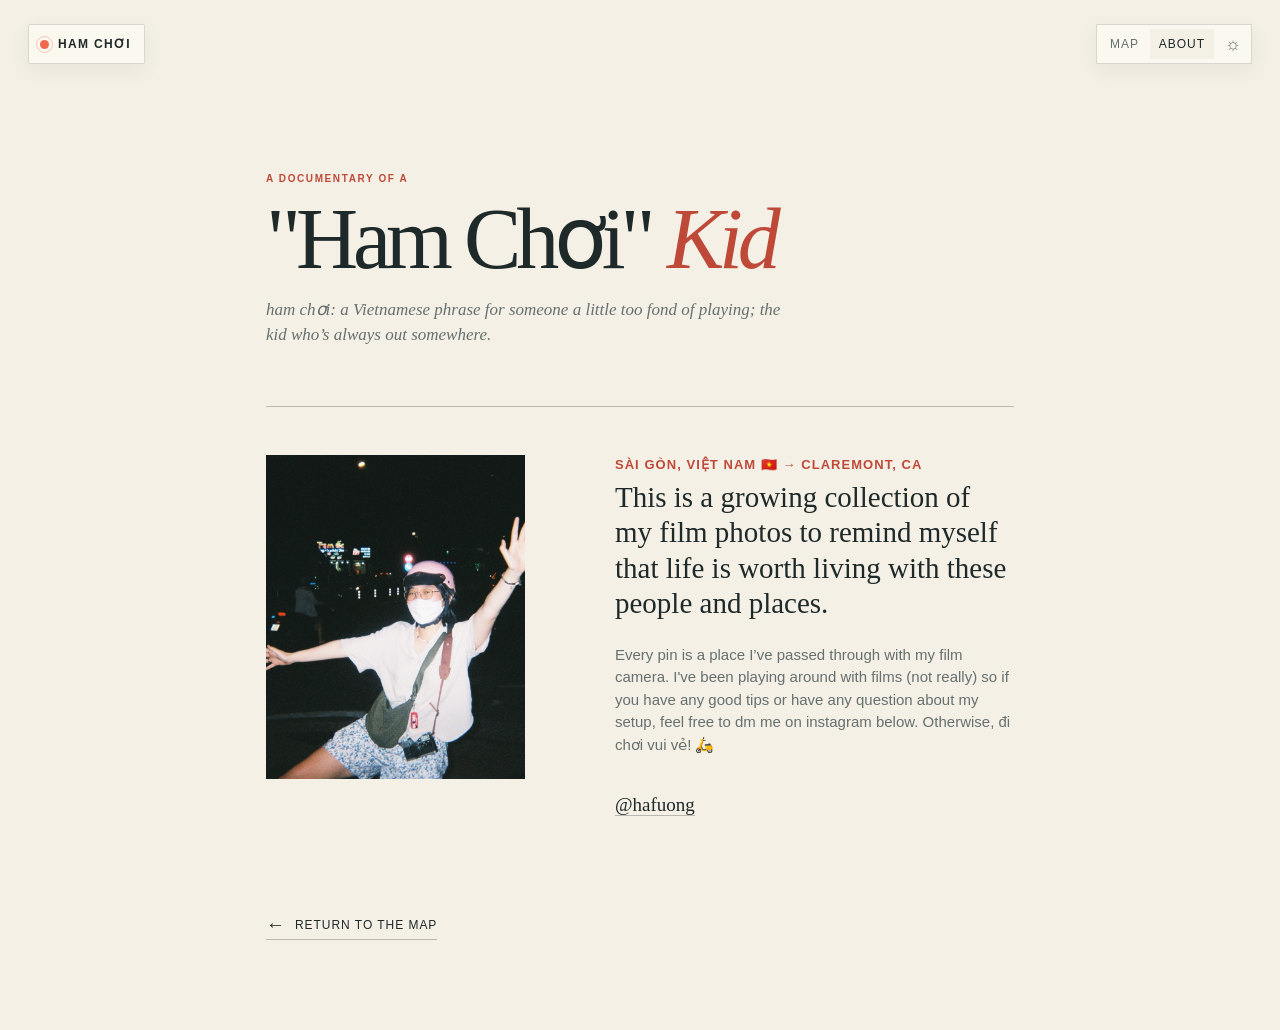
==== commit 33ed76ac: "edit zoom in and out to match" ====
--- a/about.html
+++ b/about.html
@@ -6,6 +6,18 @@
     <meta name="description" content="About the person behind Ham Chơi." />
     <title>About — Ham Chơi</title>
     <link rel="icon" href="data:image/svg+xml,<svg xmlns='http://www.w3.org/2000/svg' viewBox='0 0 100 100'><text y='.9em' font-size='90'>🛵</text></svg>" />
+
+    <!-- Google Analytics (gtag.js). Loads asynchronously; the page works
+         normally if it is blocked or fails. Same snippet in index.html. -->
+    <script async src="https://www.googletagmanager.com/gtag/js?id=G-5KF8B8BS0E"></script>
+    <script>
+      window.dataLayer = window.dataLayer || [];
+      function gtag(){dataLayer.push(arguments);}
+      gtag('js', new Date());
+
+      gtag('config', 'G-5KF8B8BS0E');
+    </script>
+
     <link rel="stylesheet" href="style.css" />
   </head>
   <body class="about-page">
--- a/style.css
+++ b/style.css
@@ -4,15 +4,15 @@
  */
 :root {
   color-scheme: light;
-  --paper: #f4f4f1;
-  --paper-soft: #fbfbf8;
+  --paper: #f5f0e6;
+  --paper-soft: #fbf8f0;
   --ink: #1e2929;
   --muted: #65706f;
   --hairline: rgba(30, 41, 41, 0.16);
   --hairline-strong: rgba(30, 41, 41, 0.28);
   --accent: #ef694f;
   --accent-deep: #bf4938;
-  --panel: rgba(251, 251, 248, 0.97);
+  --panel: rgba(251, 248, 240, 0.97);
   --shadow: 0 18px 60px rgba(24, 36, 36, 0.16);
   --serif: Georgia, "Times New Roman", serif;
   --sans: Inter, ui-sans-serif, -apple-system, BlinkMacSystemFont, "Segoe UI", sans-serif;
@@ -62,6 +62,117 @@
 
 .map-page {
   overflow: hidden;
+}
+
+/* Globe intro: a full-screen sheet of paper the wireframe globe unrolls on,
+   sitting above everything (lightbox is 1000) until it fades and removes
+   itself. globe-intro.js keeps its FADE_MS in sync with the transition. */
+.globe-intro {
+  align-items: center;
+  background: var(--paper);
+  cursor: pointer;
+  display: flex;
+  inset: 0;
+  justify-content: center;
+  position: fixed;
+  transition: opacity 650ms ease;
+  z-index: 1200;
+}
+
+.globe-intro.is-done {
+  opacity: 0;
+  pointer-events: none;
+}
+
+/* The svg fills the whole viewport; globe-intro.js gives its viewBox the
+   same shape, so the drawing is never letterboxed. dvh tracks the real
+   visible height on phones, where browser chrome eats into 100vh. */
+.globe-intro svg {
+  height: 100vh;
+  height: 100dvh;
+  width: 100vw;
+}
+
+.globe-intro path {
+  fill: none;
+}
+
+.globe-graticule {
+  opacity: 0.7;
+  stroke: var(--hairline);
+}
+
+/* Filled like the Leaflet basemap rather than a wireframe: warm-grey
+   water, cream land, faint borders. The .globe-intro prefixes outrank the
+   fill: none set on all paths above. */
+.globe-intro .globe-sphere {
+  fill: #e3e1d4;
+  stroke: var(--hairline-strong);
+  stroke-width: 1;
+}
+
+.globe-intro .globe-countries {
+  fill: #faf7ed;
+  stroke: #c9c3b2;
+  stroke-width: 0.7;
+}
+
+:root[data-theme="dark"] .globe-intro .globe-sphere {
+  fill: #1e2626;
+}
+
+:root[data-theme="dark"] .globe-intro .globe-countries {
+  fill: #2b3434;
+  stroke: #3d4747;
+}
+
+/* The dots match the map's travel markers: accent with a white rim. */
+.globe-intro .globe-dots {
+  fill: var(--accent);
+  stroke: #fff;
+  stroke-width: 1.2;
+}
+
+/* Place name tags, in the same ink, with a paper-coloured halo so they
+   stay readable over the linework. */
+.globe-label {
+  fill: var(--ink);
+  font-family: var(--serif);
+  font-size: 12px;
+  font-style: italic;
+  paint-order: stroke;
+  stroke: var(--paper);
+  stroke-width: 3;
+}
+
+.globe-hint {
+  bottom: 26px;
+  color: var(--muted);
+  font-family: var(--serif);
+  font-size: 13px;
+  font-style: italic;
+  left: 0;
+  margin: 0;
+  position: absolute;
+  right: 0;
+  text-align: center;
+}
+
+/* Phones map the intro's 800-unit-wide drawing onto a narrow screen, which
+   halves the rendered text size — these are viewBox units, not screen px. */
+@media (max-width: 639px) {
+  .globe-label {
+    font-size: 22px;
+    stroke-width: 5;
+  }
+}
+
+/* CSS-level backup for the JS check: reduced-motion visitors go straight
+   to the map. */
+@media (prefers-reduced-motion: reduce) {
+  .globe-intro {
+    display: none;
+  }
 }
 
 #map {
@@ -212,6 +323,17 @@
   color: var(--muted);
 }
 
+/* Warm the basemap into the site's paper palette, so the map reads as if
+   printed on the same cream stock as the rest of the page. Dark mode keeps
+   its own untinted night tiles. */
+.leaflet-tile-pane {
+  filter: sepia(0.24) saturate(0.85) brightness(1.01);
+}
+
+:root[data-theme="dark"] .leaflet-tile-pane {
+  filter: none;
+}
+
 .map-hint {
   background: var(--panel);
   border: 1px solid var(--hairline);
@@ -229,6 +351,92 @@
   z-index: 700;
 }
 
+.recent-card {
+  background: var(--panel);
+  border: 1px solid var(--hairline);
+  bottom: 112px;
+  box-shadow: var(--shadow);
+  left: 18px;
+  padding: 12px 14px 8px;
+  position: fixed;
+  width: 240px;
+  z-index: 700;
+}
+
+.recent-title {
+  color: var(--accent-deep);
+  font-size: 10px;
+  font-weight: 700;
+  letter-spacing: 0.16em;
+  margin: 0 0 8px;
+  text-transform: uppercase;
+}
+
+.recent-item {
+  align-items: center;
+  background: transparent;
+  display: flex;
+  gap: 10px;
+  padding: 6px 0;
+  text-align: left;
+  width: 100%;
+}
+
+.recent-item img {
+  background: linear-gradient(135deg, rgba(239, 105, 79, 0.16), rgba(91, 136, 132, 0.19));
+  border: 2px solid #fff;
+  box-shadow: 0 1px 4px rgba(21, 37, 37, 0.18);
+  height: 40px;
+  image-orientation: from-image;
+  object-fit: cover;
+  width: 40px;
+}
+
+.recent-item img.is-missing {
+  visibility: hidden;
+}
+
+.recent-text {
+  display: grid;
+  gap: 1px;
+  min-width: 0;
+}
+
+.recent-place {
+  color: var(--ink);
+  font-family: var(--serif);
+  font-size: 14px;
+  line-height: 1.2;
+  overflow: hidden;
+  text-overflow: ellipsis;
+  white-space: nowrap;
+}
+
+.recent-date {
+  color: var(--muted);
+  font-size: 11px;
+}
+
+.recent-item:hover .recent-place {
+  color: var(--accent-deep);
+}
+
+@media (max-width: 767px) {
+  /* Phones: the bottom edge belongs to the tip card and the photo panel,
+     so Recently tucks under the logo instead. */
+  .recent-card {
+    bottom: auto;
+    left: 12px;
+    top: 64px;
+    width: 200px;
+  }
+
+  .recent-card .recent-item img {
+    height: 34px;
+    width: 34px;
+  }
+}
+
 .travel-marker {
   background: var(--accent);
   border: 3px solid #fff;
@@ -278,6 +486,48 @@
 
 .travel-marker-icon.is-hovered span {
   transform: scale(1.28);
+}
+
+.leaflet-tooltip.start-bubble {
+  background: transparent;
+  border: 0;
+  box-shadow: none;
+  color: var(--accent-deep);
+  font-family: var(--serif);
+  font-size: 14px;
+  font-style: italic;
+  padding: 0;
+  pointer-events: none;
+}
+
+.leaflet-tooltip.start-bubble::before {
+  display: none;
+}
+
+.leaflet-tooltip.start-bubble span {
+  display: block;
+  text-shadow: 0 0 8px var(--paper), 0 1px 2px var(--paper);
+}
+
+:root[data-theme="dark"] .leaflet-tooltip.start-bubble {
+  color: var(--accent);
+}
+
+@media (prefers-reduced-motion: no-preference) {
+  .leaflet-tooltip.start-bubble span {
+    animation: start-bob 2.4s ease-in-out infinite;
+  }
+}
+
+@keyframes start-bob {
+  0%,
+  100% {
+    transform: translateY(0);
+  }
+
+  50% {
+    transform: translateY(-5px);
+  }
 }
 
 .leaflet-tooltip {
@@ -497,9 +747,14 @@
      stay white-bordered in dark mode too — that's what makes them prints. */
   border: 5px solid #fff;
   box-shadow: 0 2px 10px rgba(21, 37, 37, 0.16);
-  min-height: 170px;
   overflow: hidden;
   position: relative;
+}
+
+/* Only a missing photo needs a guaranteed box for its placeholder text;
+   a loaded photo sizes its own card exactly. */
+.photo-image-wrap:has(img.is-missing) {
+  min-height: 170px;
 }
 
 .photo-image-wrap::after {
@@ -990,7 +1245,7 @@
     margin-top: 10px;
   }
 
-  .photo-image-wrap {
+  .photo-image-wrap:has(img.is-missing) {
     min-height: 145px;
   }
 
